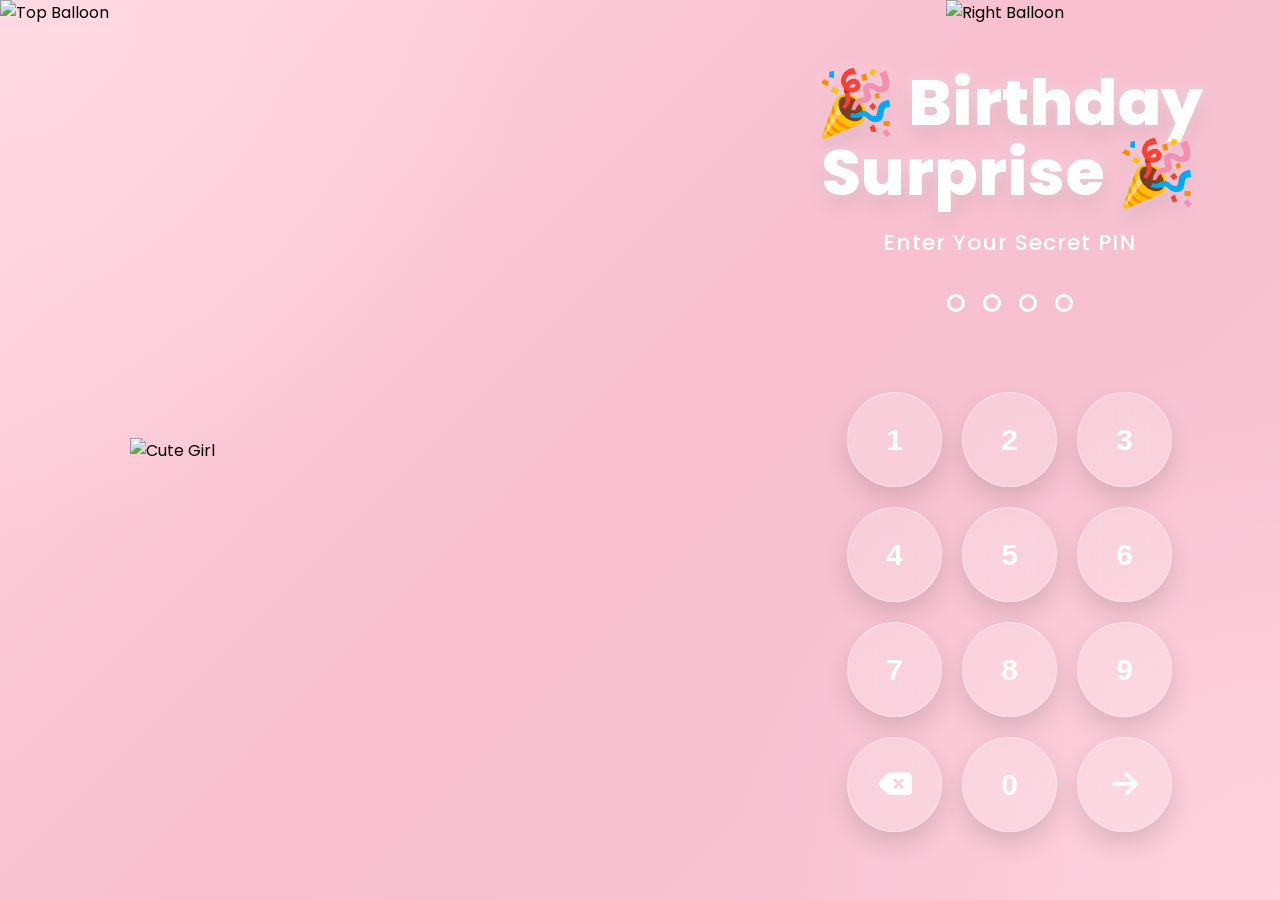
==== index.html @ 4702b11b "Update index.html" ====
<!DOCTYPE html>
<html lang="en">
<head>
    <meta charset="UTF-8">
    <meta name="viewport" content="width=device-width, initial-scale=1.0">
    <title>Birthday Surprise</title>
    
    <link rel="stylesheet" href="style.css">
    
    <link rel="preconnect" href="https://fonts.googleapis.com">
    <link rel="preconnect" href="https://fonts.gstatic.com" crossorigin>
    <link href="https://fonts.googleapis.com/css2?family=Poppins:wght@300;400;500;600;700;800&display=swap" rel="stylesheet">
    
    <link rel="stylesheet" href="https://cdnjs.cloudflare.com/ajax/libs/font-awesome/6.7.2/css/all.min.css">
</head>
<body>

    <div class="background"></div>

    <img src="https://i.postimg.cc/pLqPpgSv/1783407299513.png" class="top-balloon" alt="Top Balloon">

    <img src="https://i.postimg.cc/C5WbfwFH/1783407216563.png" class="right-balloon" alt="Right Balloon">

    <div class="main-layout">

        <div class="left-side">
            <img src="https://i.postimg.cc/prHSQJGk/1783407025709.png" class="cute-girl" alt="Cute Girl">
        </div>

        <div class="right-side">
            
            <h1>🎉 Birthday <br> Surprise 🎉</h1>
            <p class="subtitle">Enter Your Secret PIN</p>

            <div class="pin-display">
                <span id="dot1"></span>
                <span id="dot2"></span>
                <span id="dot3"></span>
                <span id="dot4"></span>
            </div>

            <p id="error"></p>

            <div class="keypad">
                <button onclick="press(1)"><span>1</span></button>
                <button onclick="press(2)"><span>2</span></button>
                <button onclick="press(3)"><span>3</span></button>
                
                <button onclick="press(4)"><span>4</span></button>
                <button onclick="press(5)"><span>5</span></button>
                <button onclick="press(6)"><span>6</span></button>
                
                <button onclick="press(7)"><span>7</span></button>
                <button onclick="press(8)"><span>8</span></button>
                <button onclick="press(9)"><span>9</span></button>
                
                <button class="icon-btn" onclick="clearPin()">
                    <span><i class="fa-solid fa-delete-left"></i></span>
                </button>
                <button onclick="press(0)"><span>0</span></button>
                <button class="icon-btn" onclick="checkPin()">
                    <span><i class="fa-solid fa-arrow-right"></i></span>
                </button>
            </div>

        </div>

    </div>

    <script src="script.js"></script>

</body>
</html>
---- style.css ----
/* ==========================
   Desktop Birthday Layout
========================== */

*{
    margin:0;
    padding:0;
    box-sizing:border-box;
}

body{
    font-family:'Poppins',sans-serif;
    width:100%;
    height:100vh;
    overflow:hidden;
    background:#f8c8d3;
    position:relative;
}

/* Background */

.background{
    position:fixed;
    inset:0;
    background:
    radial-gradient(circle at top left,#ffd9e5 0%,transparent 35%),
    radial-gradient(circle at bottom right,#ffd2df 0%,transparent 35%),
    linear-gradient(135deg,#ffd5df,#f8bfd0,#f6c5d5);
    z-index:-2;
}

/* Decorative Balloons */

.top-balloon{
    position:absolute;
    top:0;
    left:0;
    width:760px;
    z-index:5;
    pointer-events:none;
    animation:floatTop 4s ease-in-out infinite;
}

.right-balloon{
    position:absolute;
    top:0;
    right:0;
    width:420px;
    z-index:5;
    pointer-events:none;
    animation:floatRight 5s ease-in-out infinite;
}

/* Main Desktop Layout */

.main-layout{
    width:100%;
    height:100vh;
    display:flex;
    align-items:center;
    justify-content:space-between;
    padding:90px 120px;
}

/* Left Side */

.left-side{
    width:48%;
    display:flex;
    justify-content:center;
    align-items:center;
}

.cute-girl{
    width:520px;
    max-width:100%;
    animation:girlFloat 4s ease-in-out infinite;
}

/* Right Side */

.right-side{
    width:42%;
    display:flex;
    flex-direction:column;
    align-items:center;
}
/* ==========================
   Heading
========================== */

.right-side h1{

    font-size:64px;

    font-weight:800;

    color:#ffffff;

    line-height:1.1;

    text-align:center;

    text-shadow:0 5px 15px rgba(0,0,0,.12);

    margin-bottom:18px;

}

.subtitle{

    font-size:22px;

    font-weight:500;

    color:#ffffff;

    letter-spacing:1px;

    margin-bottom:35px;

}

/* ==========================
   PIN Dots
========================== */

.pin-display{

    display:flex;

    gap:18px;

    margin-bottom:30px;

}

.pin-display span{

    width:18px;

    height:18px;

    border-radius:50%;

    border:3px solid #ffffff;

    transition:.3s;

}

.pin-display span.active{

    background:#ffffff;

    transform:scale(1.25);

}

/* ==========================
   Error
========================== */

#error{

    height:30px;

    color:#ffffff;

    font-size:18px;

    font-weight:600;

    margin-bottom:20px;

}

/* ==========================
   Keypad
========================== */

.keypad{

    display:grid;

    grid-template-columns:repeat(3,95px);

    gap:20px;

}

.keypad button{

    width:95px;

    height:95px;

    border:none;

    border-radius:50%;

    background:rgba(255,255,255,.22);

    backdrop-filter:blur(18px);

    color:#ffffff;

    font-size:30px;

    font-weight:700;

    cursor:pointer;

    box-shadow:0 12px 25px rgba(0,0,0,.12);

    transition:.25s;

}

.keypad button:hover{

    transform:translateY(-6px);

    background:rgba(255,255,255,.38);

}

.keypad button:active{

    transform:scale(.92);

}

.icon-btn{

    font-size:28px;

}
/* ==========================
   Desktop Animations
========================== */

@keyframes girlFloat{

    0%{
        transform:translateY(0px);
    }

    50%{
        transform:translateY(-20px);
    }

    100%{
        transform:translateY(0px);
    }

}

@keyframes floatTop{

    0%{
        transform:translateY(0px);
    }

    50%{
        transform:translateY(-12px);
    }

    100%{
        transform:translateY(0px);
    }

}

@keyframes floatRight{

    0%{
        transform:translateY(0px);
    }

    50%{
        transform:translateY(-18px);
    }

    100%{
        transform:translateY(0px);
    }

}

/* ==========================
   Fade Animation
========================== */

.left-side,
.right-side{

    animation:fadeIn .9s ease;

}

@keyframes fadeIn{

    from{

        opacity:0;

        transform:translateY(40px);

    }

    to{

        opacity:1;

        transform:translateY(0);

    }

}

/* ==========================
   Extra Glow
========================== */

.right-side h1{

    text-shadow:
    0 0 15px rgba(255,255,255,.35),
    0 8px 20px rgba(0,0,0,.12);

}

.keypad button{

    border:1px solid rgba(255,255,255,.35);

}

.keypad button:hover{

    box-shadow:
    0 0 20px rgba(255,255,255,.35),
    0 15px 30px rgba(0,0,0,.15);

}

/* ==========================
   Desktop Only
========================== */

body{

    min-width:1366px;
    min-height:768px;

}
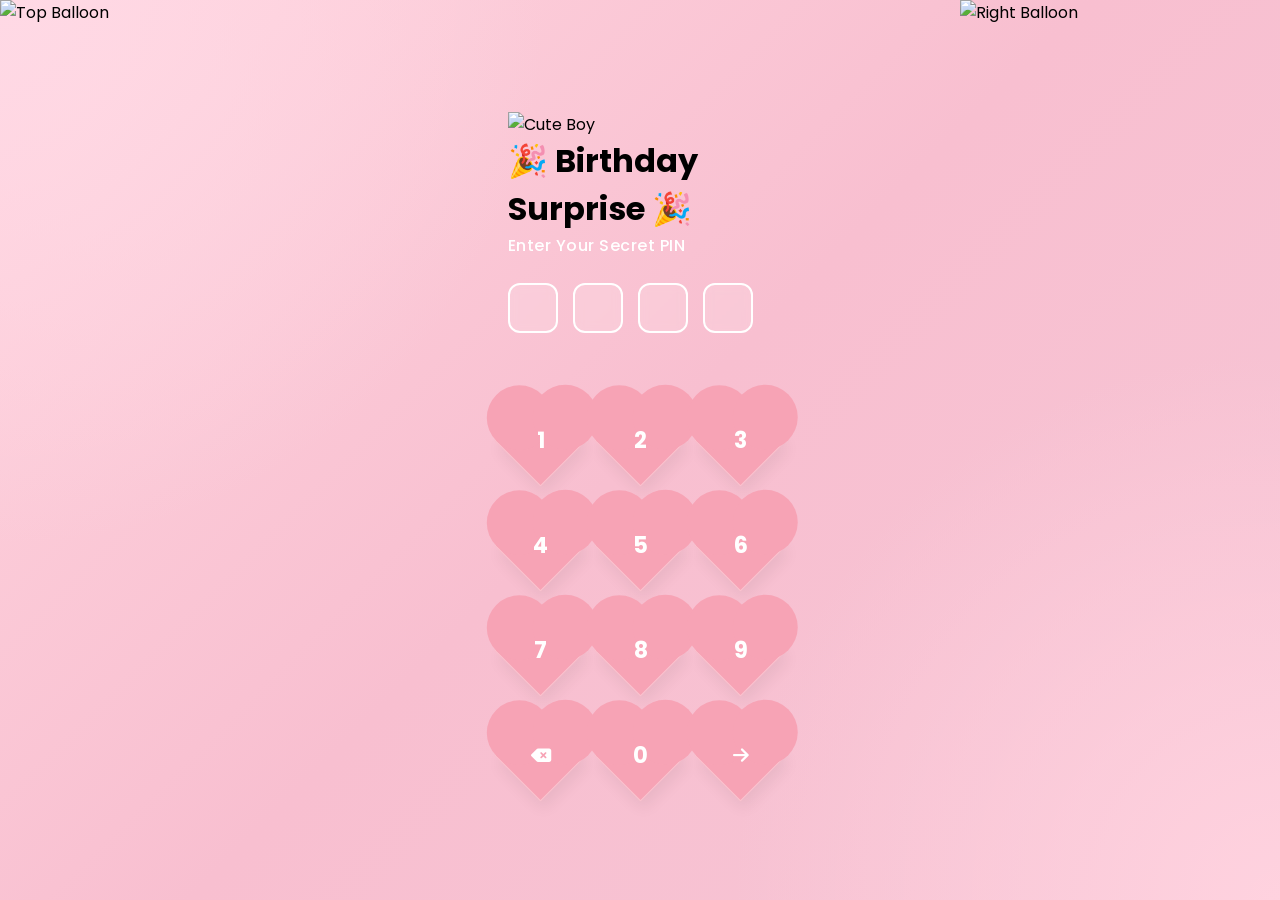
==== commit 0aa4b32c: "Update index.html" ====
--- a/index.html
+++ b/index.html
@@ -4,13 +4,10 @@
     <meta charset="UTF-8">
     <meta name="viewport" content="width=device-width, initial-scale=1.0">
     <title>Birthday Surprise</title>
-    
     <link rel="stylesheet" href="style.css">
-    
     <link rel="preconnect" href="https://fonts.googleapis.com">
     <link rel="preconnect" href="https://fonts.gstatic.com" crossorigin>
     <link href="https://fonts.googleapis.com/css2?family=Poppins:wght@300;400;500;600;700;800&display=swap" rel="stylesheet">
-    
     <link rel="stylesheet" href="https://cdnjs.cloudflare.com/ajax/libs/font-awesome/6.7.2/css/all.min.css">
 </head>
 <body>
@@ -18,17 +15,13 @@
     <div class="background"></div>
 
     <img src="https://i.postimg.cc/pLqPpgSv/1783407299513.png" class="top-balloon" alt="Top Balloon">
-
     <img src="https://i.postimg.cc/C5WbfwFH/1783407216563.png" class="right-balloon" alt="Right Balloon">
 
-    <div class="main-layout">
+    <div class="main-container">
+        
+        <img src="https://i.postimg.cc/prHSQJGk/1783407025709.png" class="cute-girl" alt="Cute Boy">
 
-        <div class="left-side">
-            <img src="https://i.postimg.cc/prHSQJGk/1783407025709.png" class="cute-girl" alt="Cute Girl">
-        </div>
-
-        <div class="right-side">
-            
+        <div class="content-panel">
             <h1>🎉 Birthday <br> Surprise 🎉</h1>
             <p class="subtitle">Enter Your Secret PIN</p>
 
@@ -62,12 +55,10 @@
                     <span><i class="fa-solid fa-arrow-right"></i></span>
                 </button>
             </div>
-
         </div>
 
     </div>
 
     <script src="script.js"></script>
-
 </body>
 </html>
--- a/style.css
+++ b/style.css
@@ -1,357 +1,295 @@
-/* ==========================
-   Desktop Birthday Layout
-========================== */
-
-*{
-    margin:0;
-    padding:0;
-    box-sizing:border-box;
-}
-
-body{
-    font-family:'Poppins',sans-serif;
-    width:100%;
-    height:100vh;
-    overflow:hidden;
-    background:#f8c8d3;
-    position:relative;
-}
-
-/* Background */
-
-.background{
-    position:fixed;
-    inset:0;
+/* ========================================================
+   Universal Settings & Core Layout Reset
+   ======================================================== */
+* {
+    margin: 0;
+    padding: 0;
+    box-sizing: border-box;
+}
+
+body {
+    font-family: 'Poppins', sans-serif;
+    width: 100%;
+    height: 100vh;
+    overflow: hidden;
+    background: #f8c8d3;
+    position: relative;
+    display: flex;
+    justify-content: center;
+    align-items: center;
+}
+
+/* Base Gradient Background Layer */
+.background {
+    position: fixed;
+    inset: 0;
     background:
-    radial-gradient(circle at top left,#ffd9e5 0%,transparent 35%),
-    radial-gradient(circle at bottom right,#ffd2df 0%,transparent 35%),
-    linear-gradient(135deg,#ffd5df,#f8bfd0,#f6c5d5);
-    z-index:-2;
-}
-
-/* Decorative Balloons */
-
-.top-balloon{
-    position:absolute;
-    top:0;
-    left:0;
-    width:760px;
-    z-index:5;
-    pointer-events:none;
-    animation:floatTop 4s ease-in-out infinite;
-}
-
-.right-balloon{
-    position:absolute;
-    top:0;
-    right:0;
-    width:420px;
-    z-index:5;
-    pointer-events:none;
-    animation:floatRight 5s ease-in-out infinite;
-}
-
-/* Main Desktop Layout */
-
-.main-layout{
-    width:100%;
-    height:100vh;
-    display:flex;
-    align-items:center;
-    justify-content:space-between;
-    padding:90px 120px;
-}
-
-/* Left Side */
-
-.left-side{
-    width:48%;
-    display:flex;
-    justify-content:center;
-    align-items:center;
-}
-
-.cute-girl{
-    width:520px;
-    max-width:100%;
-    animation:girlFloat 4s ease-in-out infinite;
-}
-
-/* Right Side */
-
-.right-side{
-    width:42%;
-    display:flex;
-    flex-direction:column;
-    align-items:center;
-}
-/* ==========================
-   Heading
-========================== */
-
-.right-side h1{
-
-    font-size:64px;
-
-    font-weight:800;
-
-    color:#ffffff;
-
-    line-height:1.1;
-
-    text-align:center;
-
-    text-shadow:0 5px 15px rgba(0,0,0,.12);
-
-    margin-bottom:18px;
-
-}
-
-.subtitle{
-
-    font-size:22px;
-
-    font-weight:500;
-
-    color:#ffffff;
-
-    letter-spacing:1px;
-
-    margin-bottom:35px;
-
-}
-
-/* ==========================
-   PIN Dots
-========================== */
-
-.pin-display{
-
-    display:flex;
-
-    gap:18px;
-
-    margin-bottom:30px;
-
-}
-
-.pin-display span{
-
-    width:18px;
-
-    height:18px;
-
-    border-radius:50%;
-
-    border:3px solid #ffffff;
-
-    transition:.3s;
-
-}
-
-.pin-display span.active{
-
-    background:#ffffff;
-
-    transform:scale(1.25);
-
-}
-
-/* ==========================
-   Error
-========================== */
-
-#error{
-
-    height:30px;
-
-    color:#ffffff;
-
-    font-size:18px;
-
-    font-weight:600;
-
-    margin-bottom:20px;
-
-}
-
-/* ==========================
-   Keypad
-========================== */
-
-.keypad{
-
-    display:grid;
-
-    grid-template-columns:repeat(3,95px);
-
-    gap:20px;
-
-}
-
-.keypad button{
-
-    width:95px;
-
-    height:95px;
-
-    border:none;
-
-    border-radius:50%;
-
-    background:rgba(255,255,255,.22);
-
-    backdrop-filter:blur(18px);
-
-    color:#ffffff;
-
-    font-size:30px;
-
-    font-weight:700;
-
-    cursor:pointer;
-
-    box-shadow:0 12px 25px rgba(0,0,0,.12);
-
-    transition:.25s;
-
-}
-
-.keypad button:hover{
-
-    transform:translateY(-6px);
-
-    background:rgba(255,255,255,.38);
-
-}
-
-.keypad button:active{
-
-    transform:scale(.92);
-
-}
-
-.icon-btn{
-
-    font-size:28px;
-
-}
-/* ==========================
-   Desktop Animations
-========================== */
-
-@keyframes girlFloat{
-
-    0%{
-        transform:translateY(0px);
+    radial-gradient(circle at top left, #ffd9e5 0%, transparent 35%),
+    radial-gradient(circle at bottom right, #ffd2df 0%, transparent 35%),
+    linear-gradient(135deg, #ffd5df, #f8bfd0, #f6c5d5);
+    z-index: -2;
+}
+
+/* ========================================================
+   Decorative Floating Elements (Balloons)
+   ======================================================== */
+.top-balloon {
+    position: absolute;
+    top: 0;
+    left: 0;
+    width: 45vw;
+    max-width: 650px;
+    z-index: 1; 
+    pointer-events: none; /* Clicks ko block hone se bachane ke liye */
+    animation: floatTop 4s ease-in-out infinite;
+}
+
+.right-balloon {
+    position: absolute;
+    top: 0;
+    right: 0;
+    width: 25vw;
+    max-width: 380px;
+    z-index: 1;
+    pointer-events: none;
+    animation: floatRight 5s ease-in-out infinite;
+}
+
+/* ========================================================
+   Main Core Interactive Wrapper Layout
+   ======================================================== */
+.main-layout {
+    width: 100%;
+    max-width: 1200px;
+    height: 85vh;
+    display: flex;
+    align-items: center;
+    justify-content: space-between;
+    padding: 0 60px;
+    position: relative;
+    z-index: 10; /* Hamesha balloons ke upar rahega */
+    transition: transform 0.4s ease; /* JavaScript animation scale link */
+}
+
+/* Left Panel: Character Layout */
+.left-side {
+    width: 48%;
+    display: flex;
+    justify-content: center;
+    align-items: center;
+}
+
+.cute-girl {
+    max-height: 72vh;
+    width: auto;
+    max-width: 100%;
+    object-fit: contain;
+    animation: girlFloat 4s ease-in-out infinite;
+}
+
+/* Right Panel: Content Column */
+.right-side {
+    width: 45%;
+    display: flex;
+    flex-direction: column;
+    align-items: center;
+    justify-content: center;
+}
+
+/* Text & Headings Formatting */
+.right-side h1 {
+    font-size: 44px;
+    font-weight: 800;
+    color: #ffffff;
+    line-height: 1.2;
+    text-align: center;
+    text-shadow: 0 0 15px rgba(255,255,255,.35), 0 5px 15px rgba(0,0,0,.12);
+    margin-bottom: 8px;
+}
+
+.subtitle {
+    font-size: 16px;
+    font-weight: 500;
+    color: #ffffff;
+    letter-spacing: 0.5px;
+    margin-bottom: 25px;
+}
+
+/* ========================================================
+   PIN Entry Boxes (Video Style Dabbay)
+   ======================================================== */
+.pin-display {
+    display: flex;
+    gap: 15px;
+    margin-bottom: 20px;
+}
+
+.pin-display span {
+    width: 50px;
+    height: 50px;
+    border: 2.5px solid #ffffff;
+    border-radius: 12px; /* Video style square rounded boxes */
+    background: rgba(255, 255, 255, 0.15);
+    backdrop-filter: blur(5px);
+    display: flex;
+    align-items: center;
+    justify-content: center;
+    font-size: 24px;
+    font-weight: bold;
+    color: #ffffff;
+    transition: all 0.2s cubic-bezier(0.4, 0, 0.2, 1);
+}
+
+/* Jab input active ho toh yeh state automatic call hogi */
+.pin-display span.active {
+    background: #ffffff;
+    color: #7A5C61;
+    transform: scale(1.05);
+    box-shadow: 0 0 15px rgba(255, 255, 255, 0.6);
+}
+
+/* Error Field Display Alert */
+#error {
+    height: 25px;
+    color: #ffffff;
+    font-size: 16px;
+    font-weight: 600;
+    margin-bottom: 15px;
+    text-shadow: 0 2px 4px rgba(0,0,0,0.1);
+}
+
+/* ========================================================
+   Keypad Management Layout (Pure CSS Hearts)
+   ======================================================== */
+.keypad {
+    display: grid;
+    grid-template-columns: repeat(3, 1fr);
+    gap: 25px 35px;
+}
+
+/* Turning Basic Grid Buttons into CSS Heart Shapes */
+.keypad button {
+    position: relative;
+    width: 65px;
+    height: 65px;
+    background-color: #f7a3b5; /* Soft Pink color for hearts */
+    border: 1px solid rgba(255, 255, 255, 0.35);
+    transform: rotate(-45deg); /* Diamond angle for heart shapes */
+    cursor: pointer;
+    margin-top: 15px;
+    display: flex;
+    align-items: center;
+    justify-content: center;
+    box-shadow: -4px 8px 15px rgba(0,0,0,0.06);
+    color: transparent; /* Direct text hide trick */
+    transition: all 0.2s cubic-bezier(0.4, 0, 0.2, 1);
+}
+
+.keypad button::before,
+.keypad button::after {
+    content: "";
+    position: absolute;
+    width: 65px;
+    height: 65px;
+    background-color: #f7a3b5;
+    border-radius: 50%;
+    transition: background-color 0.2s ease;
+}
+
+.keypad button::before {
+    top: -32.5px;
+    left: 0;
+}
+
+.keypad button::after {
+    left: 32.5px;
+    top: 0;
+}
+
+/* Numbers/Icons ko wapas seedha (upright) karne ke liye */
+.keypad button span {
+    transform: rotate(45deg); /* Cancels button tilt to keep text vertical */
+    display: flex;
+    align-items: center;
+    justify-content: center;
+    z-index: 10;
+    font-family: 'Poppins', sans-serif;
+    font-size: 22px;
+    font-weight: 700;
+    color: #ffffff;
+    width: 100%;
+    height: 100%;
+}
+
+/* Keypad Hover & Active Effects */
+.keypad button:hover,
+.keypad button:hover::before,
+.keypad button:hover::after {
+    background-color: #f58fa5; /* Darker soft pink */
+}
+
+.keypad button:hover {
+    transform: rotate(-45deg) translateY(-4px) translateX(4px);
+    box-shadow: -8px 12px 20px rgba(0,0,0,0.1), 0 0 15px rgba(255,255,255,0.15);
+}
+
+.keypad button:active {
+    transform: rotate(-45deg) scale(0.92);
+}
+
+.icon-btn i {
+    font-size: 18px;
+    color: #ffffff;
+}
+
+/* ========================================================
+   Animation Keyframes
+   ======================================================== */
+@keyframes girlFloat {
+    0% { transform: translateY(0px); }
+    50% { transform: translateY(-15px); }
+    100% { transform: translateY(0px); }
+}
+
+@keyframes floatTop {
+    0% { transform: translateY(0px); }
+    50% { transform: translateY(-10px); }
+    100% { transform: translateY(0px); }
+}
+
+@keyframes floatRight {
+    0% { transform: translateY(0px); }
+    50% { transform: translateY(-12px); }
+    100% { transform: translateY(0px); }
+}
+
+.left-side, .right-side {
+    animation: fadeIn 0.9s ease;
+}
+
+@keyframes fadeIn {
+    from {
+        opacity: 0;
+        transform: translateY(30px);
     }
-
-    50%{
-        transform:translateY(-20px);
+    to {
+        opacity: 1;
+        transform: translateY(0);
     }
-
-    100%{
-        transform:translateY(0px);
+}
+
+/* ========================================================
+   Responsive Adjustments for Medium/Small Screens
+   ======================================================== */
+@media (max-width: 950px) {
+    .main-layout {
+        flex-direction: column;
+        justify-content: center;
+        gap: 30px;
+        height: auto;
+        padding: 20px;
     }
-
-}
-
-@keyframes floatTop{
-
-    0%{
-        transform:translateY(0px);
-    }
-
-    50%{
-        transform:translateY(-12px);
-    }
-
-    100%{
-        transform:translateY(0px);
-    }
-
-}
-
-@keyframes floatRight{
-
-    0%{
-        transform:translateY(0px);
-    }
-
-    50%{
-        transform:translateY(-18px);
-    }
-
-    100%{
-        transform:translateY(0px);
-    }
-
-}
-
-/* ==========================
-   Fade Animation
-========================== */
-
-.left-side,
-.right-side{
-
-    animation:fadeIn .9s ease;
-
-}
-
-@keyframes fadeIn{
-
-    from{
-
-        opacity:0;
-
-        transform:translateY(40px);
-
-    }
-
-    to{
-
-        opacity:1;
-
-        transform:translateY(0);
-
-    }
-
-}
-
-/* ==========================
-   Extra Glow
-========================== */
-
-.right-side h1{
-
-    text-shadow:
-    0 0 15px rgba(255,255,255,.35),
-    0 8px 20px rgba(0,0,0,.12);
-
-}
-
-.keypad button{
-
-    border:1px solid rgba(255,255,255,.35);
-
-}
-
-.keypad button:hover{
-
-    box-shadow:
-    0 0 20px rgba(255,255,255,.35),
-    0 15px 30px rgba(0,0,0,.15);
-
-}
-
-/* ==========================
-   Desktop Only
-========================== */
-
-body{
-
-    min-width:1366px;
-    min-height:768px;
-
-}+    .cute-girl { max-height: 40vh; }
+    .right-side h1 { font-size: 34px; }
+    .top-balloon, .right-balloon { opacity: 0.6; }
+}
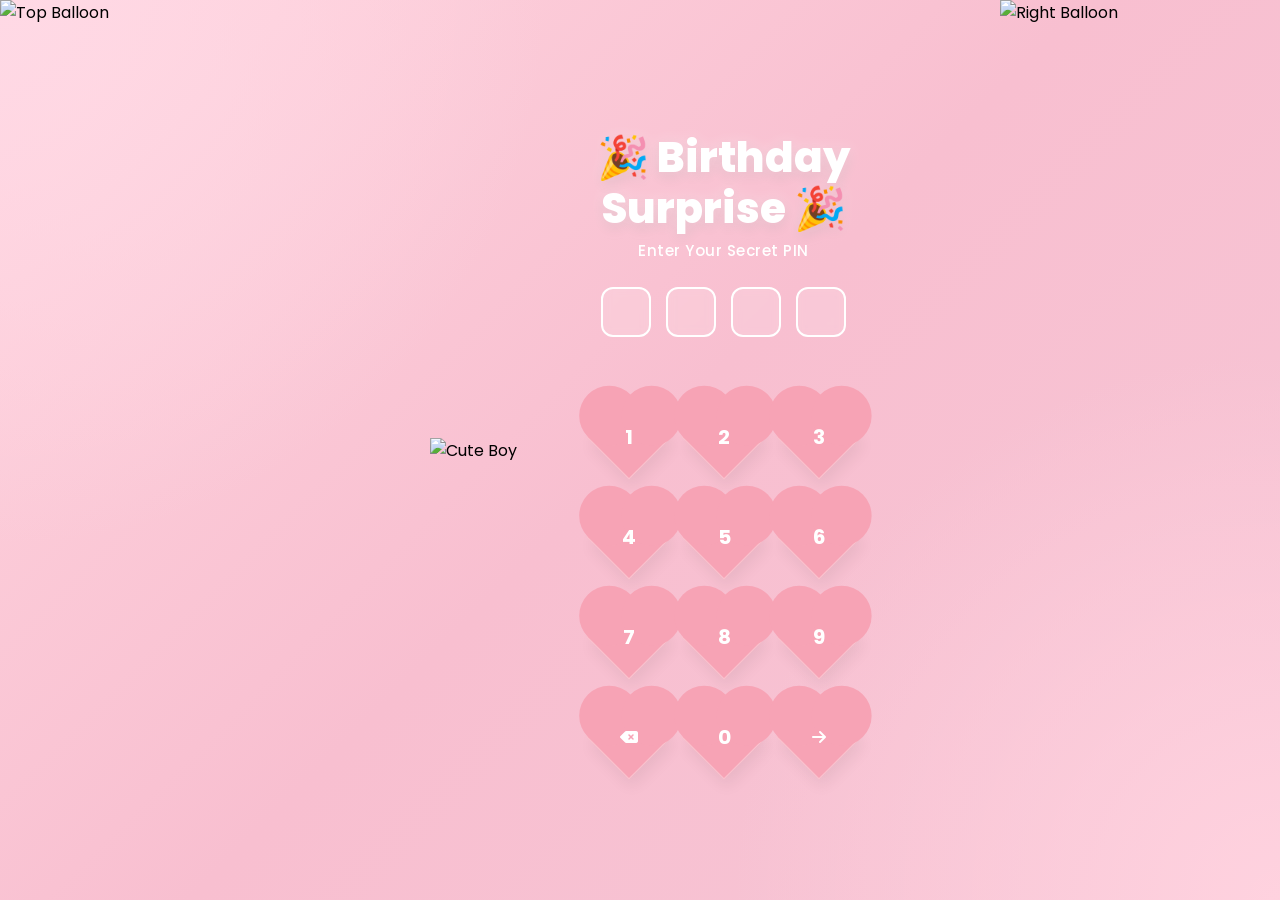
==== commit ba7c31ab: "Update index.html" ====
--- a/index.html
+++ b/index.html
@@ -4,10 +4,13 @@
     <meta charset="UTF-8">
     <meta name="viewport" content="width=device-width, initial-scale=1.0">
     <title>Birthday Surprise</title>
+    
     <link rel="stylesheet" href="style.css">
+    
     <link rel="preconnect" href="https://fonts.googleapis.com">
     <link rel="preconnect" href="https://fonts.gstatic.com" crossorigin>
     <link href="https://fonts.googleapis.com/css2?family=Poppins:wght@300;400;500;600;700;800&display=swap" rel="stylesheet">
+    
     <link rel="stylesheet" href="https://cdnjs.cloudflare.com/ajax/libs/font-awesome/6.7.2/css/all.min.css">
 </head>
 <body>
@@ -60,5 +63,6 @@
     </div>
 
     <script src="script.js"></script>
+
 </body>
 </html>
--- a/style.css
+++ b/style.css
@@ -1,6 +1,3 @@
-/* ========================================================
-   Universal Settings & Core Layout Reset
-   ======================================================== */
 * {
     margin: 0;
     padding: 0;
@@ -13,13 +10,13 @@
     height: 100vh;
     overflow: hidden;
     background: #f8c8d3;
+    display: flex;
+    justify-content: center;
+    align-items: center;
     position: relative;
-    display: flex;
-    justify-content: center;
-    align-items: center;
-}
-
-/* Base Gradient Background Layer */
+}
+
+/* Background Layer */
 .background {
     position: fixed;
     inset: 0;
@@ -30,17 +27,15 @@
     z-index: -2;
 }
 
-/* ========================================================
-   Decorative Floating Elements (Balloons)
-   ======================================================== */
+/* Fixed Decorative Balloons (Sent to back layout layer) */
 .top-balloon {
     position: absolute;
     top: 0;
     left: 0;
-    width: 45vw;
-    max-width: 650px;
-    z-index: 1; 
-    pointer-events: none; /* Clicks ko block hone se bachane ke liye */
+    width: 35vw;
+    max-width: 450px;
+    z-index: -1;
+    pointer-events: none;
     animation: floatTop 4s ease-in-out infinite;
 }
 
@@ -48,87 +43,74 @@
     position: absolute;
     top: 0;
     right: 0;
-    width: 25vw;
-    max-width: 380px;
-    z-index: 1;
+    width: 22vw;
+    max-width: 280px;
+    z-index: -1;
     pointer-events: none;
     animation: floatRight 5s ease-in-out infinite;
 }
 
-/* ========================================================
-   Main Core Interactive Wrapper Layout
-   ======================================================== */
-.main-layout {
-    width: 100%;
-    max-width: 1200px;
-    height: 85vh;
-    display: flex;
-    align-items: center;
-    justify-content: space-between;
-    padding: 0 60px;
-    position: relative;
-    z-index: 10; /* Hamesha balloons ke upar rahega */
-    transition: transform 0.4s ease; /* JavaScript animation scale link */
-}
-
-/* Left Panel: Character Layout */
-.left-side {
-    width: 48%;
-    display: flex;
-    justify-content: center;
-    align-items: center;
-}
-
+/* Centered Unified Flex Container */
+.main-container {
+    display: flex;
+    align-items: center;
+    justify-content: center;
+    gap: 80px; /* Separates character and keypad smoothly */
+    width: 90%;
+    max-width: 1000px;
+    padding: 20px;
+    z-index: 10;
+    transition: transform 0.4s ease;
+    animation: fadeIn 0.9s ease;
+}
+
+/* Left Content: Character Graphic Alignment */
 .cute-girl {
-    max-height: 72vh;
+    max-height: 65vh;
     width: auto;
-    max-width: 100%;
     object-fit: contain;
     animation: girlFloat 4s ease-in-out infinite;
 }
 
-/* Right Panel: Content Column */
-.right-side {
-    width: 45%;
+/* Right Content Panel Layout */
+.content-panel {
     display: flex;
     flex-direction: column;
     align-items: center;
     justify-content: center;
 }
 
-/* Text & Headings Formatting */
-.right-side h1 {
-    font-size: 44px;
+/* Typography styles matching video design template */
+.content-panel h1 {
+    font-size: 42px;
     font-weight: 800;
     color: #ffffff;
     line-height: 1.2;
     text-align: center;
-    text-shadow: 0 0 15px rgba(255,255,255,.35), 0 5px 15px rgba(0,0,0,.12);
-    margin-bottom: 8px;
+    text-shadow: 0 0 15px rgba(255,255,255,.35), 0 5px 15px rgba(0,0,0,.1);
+    margin-bottom: 5px;
 }
 
 .subtitle {
-    font-size: 16px;
+    font-size: 15px;
     font-weight: 500;
     color: #ffffff;
     letter-spacing: 0.5px;
     margin-bottom: 25px;
 }
 
-/* ========================================================
-   PIN Entry Boxes (Video Style Dabbay)
-   ======================================================== */
+/* PIN Display Containers (Video Square Rounded Box Look) */
 .pin-display {
     display: flex;
     gap: 15px;
-    margin-bottom: 20px;
+    margin-bottom: 15px;
 }
 
 .pin-display span {
     width: 50px;
     height: 50px;
     border: 2.5px solid #ffffff;
-    border-radius: 12px; /* Video style square rounded boxes */
+    border-radius: 12px;
     background: rgba(255, 255, 255, 0.15);
     backdrop-filter: blur(5px);
     display: flex;
@@ -137,51 +119,45 @@
     font-size: 24px;
     font-weight: bold;
     color: #ffffff;
-    transition: all 0.2s cubic-bezier(0.4, 0, 0.2, 1);
-}
-
-/* Jab input active ho toh yeh state automatic call hogi */
+    transition: all 0.2s ease;
+}
+
 .pin-display span.active {
     background: #ffffff;
     color: #7A5C61;
     transform: scale(1.05);
-    box-shadow: 0 0 15px rgba(255, 255, 255, 0.6);
-}
-
-/* Error Field Display Alert */
+    box-shadow: 0 0 15px rgba(255, 255, 255, 0.5);
+}
+
 #error {
     height: 25px;
     color: #ffffff;
-    font-size: 16px;
+    font-size: 15px;
     font-weight: 600;
     margin-bottom: 15px;
-    text-shadow: 0 2px 4px rgba(0,0,0,0.1);
-}
-
-/* ========================================================
-   Keypad Management Layout (Pure CSS Hearts)
-   ======================================================== */
+}
+
+/* Heart Pattern Keypad Config */
 .keypad {
     display: grid;
     grid-template-columns: repeat(3, 1fr);
     gap: 25px 35px;
 }
 
-/* Turning Basic Grid Buttons into CSS Heart Shapes */
 .keypad button {
     position: relative;
-    width: 65px;
-    height: 65px;
-    background-color: #f7a3b5; /* Soft Pink color for hearts */
+    width: 60px;
+    height: 60px;
+    background-color: #f7a3b5;
     border: 1px solid rgba(255, 255, 255, 0.35);
-    transform: rotate(-45deg); /* Diamond angle for heart shapes */
+    transform: rotate(-45deg);
     cursor: pointer;
     margin-top: 15px;
     display: flex;
     align-items: center;
     justify-content: center;
     box-shadow: -4px 8px 15px rgba(0,0,0,0.06);
-    color: transparent; /* Direct text hide trick */
+    color: transparent;
     transition: all 0.2s cubic-bezier(0.4, 0, 0.2, 1);
 }
 
@@ -189,107 +165,75 @@
 .keypad button::after {
     content: "";
     position: absolute;
-    width: 65px;
-    height: 65px;
+    width: 60px;
+    height: 60px;
     background-color: #f7a3b5;
     border-radius: 50%;
     transition: background-color 0.2s ease;
 }
 
-.keypad button::before {
-    top: -32.5px;
-    left: 0;
-}
-
-.keypad button::after {
-    left: 32.5px;
-    top: 0;
-}
-
-/* Numbers/Icons ko wapas seedha (upright) karne ke liye */
+.keypad button::before { top: -30px; left: 0; }
+.keypad button::after { left: 30px; top: 0; }
+
 .keypad button span {
-    transform: rotate(45deg); /* Cancels button tilt to keep text vertical */
+    transform: rotate(45deg);
     display: flex;
     align-items: center;
     justify-content: center;
     z-index: 10;
     font-family: 'Poppins', sans-serif;
-    font-size: 22px;
+    font-size: 20px;
     font-weight: 700;
     color: #ffffff;
     width: 100%;
     height: 100%;
 }
 
-/* Keypad Hover & Active Effects */
 .keypad button:hover,
 .keypad button:hover::before,
 .keypad button:hover::after {
-    background-color: #f58fa5; /* Darker soft pink */
+    background-color: #f58fa5;
 }
 
 .keypad button:hover {
     transform: rotate(-45deg) translateY(-4px) translateX(4px);
-    box-shadow: -8px 12px 20px rgba(0,0,0,0.1), 0 0 15px rgba(255,255,255,0.15);
+    box-shadow: -8px 12px 20px rgba(0,0,0,0.1);
 }
 
 .keypad button:active {
     transform: rotate(-45deg) scale(0.92);
 }
 
-.icon-btn i {
-    font-size: 18px;
-    color: #ffffff;
-}
-
-/* ========================================================
-   Animation Keyframes
-   ======================================================== */
+.icon-btn i { font-size: 16px; color: #ffffff; }
+
+/* Animation Modules */
 @keyframes girlFloat {
     0% { transform: translateY(0px); }
-    50% { transform: translateY(-15px); }
+    50% { transform: translateY(-12px); }
     100% { transform: translateY(0px); }
 }
-
 @keyframes floatTop {
+    0% { transform: translateY(0px); }
+    50% { transform: translateY(-8px); }
+    100% { transform: translateY(0px); }
+}
+@keyframes floatRight {
     0% { transform: translateY(0px); }
     50% { transform: translateY(-10px); }
     100% { transform: translateY(0px); }
 }
-
-@keyframes floatRight {
-    0% { transform: translateY(0px); }
-    50% { transform: translateY(-12px); }
-    100% { transform: translateY(0px); }
-}
-
-.left-side, .right-side {
-    animation: fadeIn 0.9s ease;
-}
-
 @keyframes fadeIn {
-    from {
-        opacity: 0;
-        transform: translateY(30px);
+    from { opacity: 0; transform: translateY(20px); }
+    to { opacity: 1; transform: translateY(0); }
+}
+
+/* Mobile & Small Screens Layout Fluid Handling */
+@media (max-width: 800px) {
+    .main-container {
+        flex-direction: column;
+        gap: 20px;
+        margin-top: 40px;
     }
-    to {
-        opacity: 1;
-        transform: translateY(0);
-    }
-}
-
-/* ========================================================
-   Responsive Adjustments for Medium/Small Screens
-   ======================================================== */
-@media (max-width: 950px) {
-    .main-layout {
-        flex-direction: column;
-        justify-content: center;
-        gap: 30px;
-        height: auto;
-        padding: 20px;
-    }
-    .cute-girl { max-height: 40vh; }
-    .right-side h1 { font-size: 34px; }
-    .top-balloon, .right-balloon { opacity: 0.6; }
-}
+    .cute-girl { max-height: 35vh; }
+    .content-panel h1 { font-size: 32px; }
+}
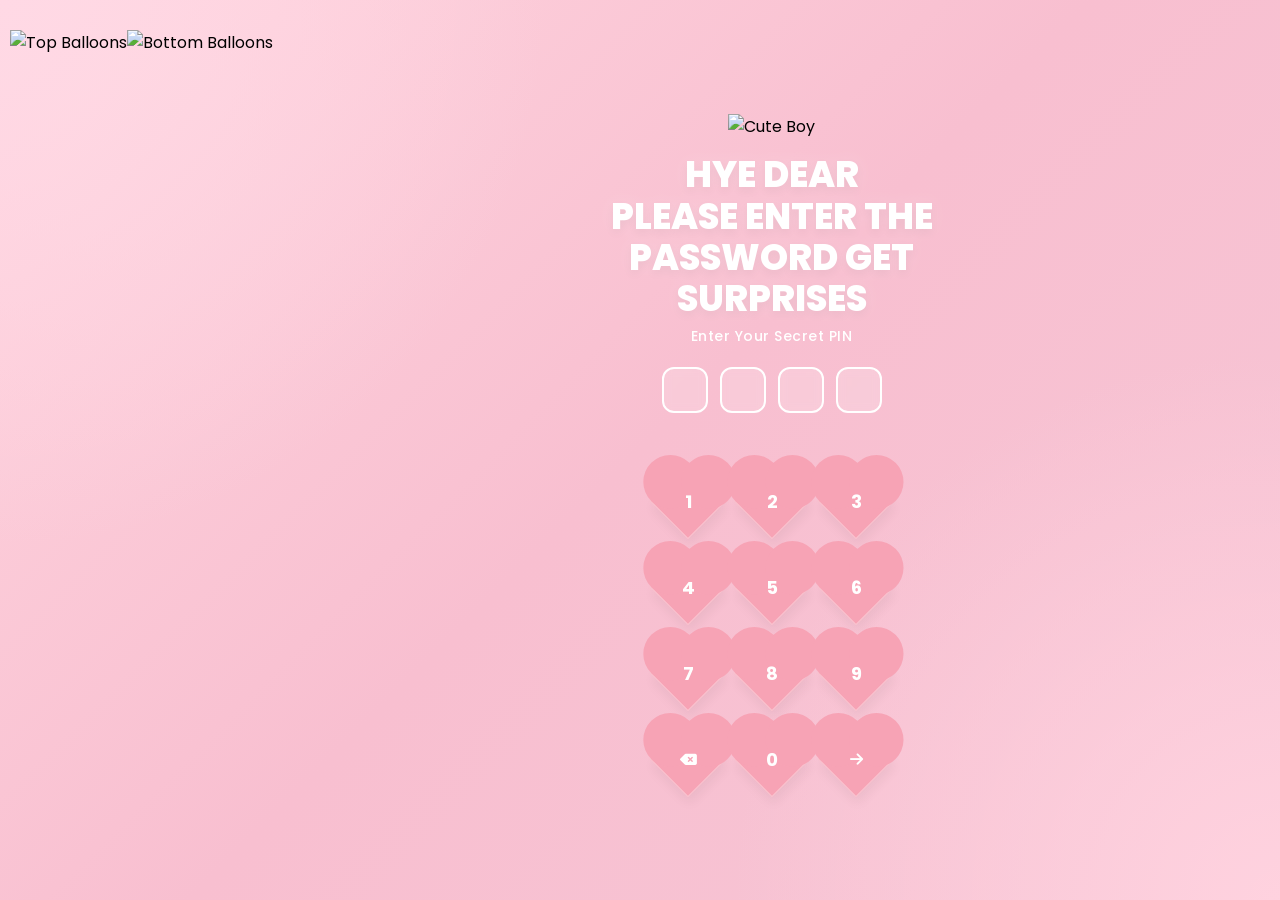
==== commit a694a7fa: "Update index.html" ====
--- a/index.html
+++ b/index.html
@@ -9,7 +9,7 @@
     
     <link rel="preconnect" href="https://fonts.googleapis.com">
     <link rel="preconnect" href="https://fonts.gstatic.com" crossorigin>
-    <link href="https://fonts.googleapis.com/css2?family=Poppins:wght@300;400;500;600;700;800&display=swap" rel="stylesheet">
+    <link href="https://fonts.googleapis.com/css2?family=Poppins:ital,wght@0,400;0,700;0,800;1,700;1,800&display=swap" rel="stylesheet">
     
     <link rel="stylesheet" href="https://cdnjs.cloudflare.com/ajax/libs/font-awesome/6.7.2/css/all.min.css">
 </head>
@@ -17,15 +17,16 @@
 
     <div class="background"></div>
 
-    <img src="https://i.postimg.cc/pLqPpgSv/1783407299513.png" class="top-balloon" alt="Top Balloon">
-    <img src="https://i.postimg.cc/C5WbfwFH/1783407216563.png" class="right-balloon" alt="Right Balloon">
+    <img src="https://i.postimg.cc/pLqPpgSv/1783407299513.png" class="top-balloons-strip" alt="Top Balloons">
+
+    <img src="https://i.postimg.cc/C5WbfwFH/1783407216563.png" class="bottom-balloons-strip" alt="Bottom Balloons">
 
     <div class="main-container">
         
         <img src="https://i.postimg.cc/prHSQJGk/1783407025709.png" class="cute-girl" alt="Cute Boy">
 
         <div class="content-panel">
-            <h1>🎉 Birthday <br> Surprise 🎉</h1>
+            <h1 class="main-heading">HYE DEAR <br> PLEASE ENTER THE <br> PASSWORD GET SURPRISES</h1>
             <p class="subtitle">Enter Your Secret PIN</p>
 
             <div class="pin-display">
--- a/style.css
+++ b/style.css
@@ -1,3 +1,6 @@
+/* ========================================================
+   Core Rules Reset & Full Workspace Sizing
+   ======================================================== */
 * {
     margin: 0;
     padding: 0;
@@ -7,16 +10,18 @@
 body {
     font-family: 'Poppins', sans-serif;
     width: 100%;
-    height: 100vh;
-    overflow: hidden;
+    min-height: 100vh;
     background: #f8c8d3;
     display: flex;
     justify-content: center;
-    align-items: center;
+    align-items: flex-start; /* Keeps item at top if viewport height is small */
     position: relative;
-}
-
-/* Background Layer */
+    overflow-x: hidden;
+    overflow-y: auto; /* Adds a clean fallback scrollbar on very low resolution monitors */
+    padding: 30px 10px;
+}
+
+/* Background Fluid Gradient Mesh Layer */
 .background {
     position: fixed;
     inset: 0;
@@ -27,14 +32,16 @@
     z-index: -2;
 }
 
-/* Fixed Decorative Balloons (Sent to back layout layer) */
+/* ========================================================
+   Floating Elements Management (Fixed Corners)
+   ======================================================== */
 .top-balloon {
     position: absolute;
     top: 0;
     left: 0;
-    width: 35vw;
-    max-width: 450px;
-    z-index: -1;
+    width: 30vw;
+    max-width: 320px;
+    z-index: -1; /* Pushes behind main content card elements */
     pointer-events: none;
     animation: floatTop 4s ease-in-out infinite;
 }
@@ -43,120 +50,131 @@
     position: absolute;
     top: 0;
     right: 0;
-    width: 22vw;
-    max-width: 280px;
+    width: 20vw;
+    max-width: 220px;
     z-index: -1;
     pointer-events: none;
     animation: floatRight 5s ease-in-out infinite;
 }
 
-/* Centered Unified Flex Container */
+/* ========================================================
+   Centered Column Container Framework
+   ======================================================== */
 .main-container {
     display: flex;
-    align-items: center;
-    justify-content: center;
-    gap: 80px; /* Separates character and keypad smoothly */
-    width: 90%;
-    max-width: 1000px;
-    padding: 20px;
+    flex-direction: column; /* Video alignment logic matching */
+    align-items: center;
+    justify-content: center;
+    width: 100%;
+    max-width: 480px; /* Forces mobile view constraint frame on massive laptop resolution screens */
+    margin: auto;
     z-index: 10;
-    transition: transform 0.4s ease;
-    animation: fadeIn 0.9s ease;
-}
-
-/* Left Content: Character Graphic Alignment */
+    transition: transform 0.4s cubic-bezier(0.175, 0.885, 0.32, 1.275);
+    animation: fadeIn 0.9s ease-out;
+}
+
+/* Character PNG Configuration (Rescales perfectly inside laptop spaces) */
 .cute-girl {
-    max-height: 65vh;
+    max-height: 32vh; /* Responsive scale constraint block rule */
+    height: auto;
     width: auto;
+    max-width: 100%;
     object-fit: contain;
+    margin-bottom: 15px;
     animation: girlFloat 4s ease-in-out infinite;
 }
 
-/* Right Content Panel Layout */
+/* Dynamic Interactive Content Panel Container */
 .content-panel {
+    width: 100%;
     display: flex;
     flex-direction: column;
     align-items: center;
     justify-content: center;
 }
 
-/* Typography styles matching video design template */
+/* Heading Typography Formatting */
 .content-panel h1 {
-    font-size: 42px;
+    font-size: 36px;
     font-weight: 800;
     color: #ffffff;
-    line-height: 1.2;
+    line-height: 1.15;
     text-align: center;
-    text-shadow: 0 0 15px rgba(255,255,255,.35), 0 5px 15px rgba(0,0,0,.1);
-    margin-bottom: 5px;
+    text-shadow: 0 4px 10px rgba(0, 0, 0, 0.05), 0 0 20px rgba(255,255,255,0.2);
+    margin-bottom: 6px;
 }
 
 .subtitle {
-    font-size: 15px;
+    font-size: 14px;
     font-weight: 500;
     color: #ffffff;
     letter-spacing: 0.5px;
-    margin-bottom: 25px;
-}
-
-/* PIN Display Containers (Video Square Rounded Box Look) */
+    margin-bottom: 20px;
+}
+
+/* ========================================================
+   Password Input Screen Dabbay (Video Matrix)
+   ======================================================== */
 .pin-display {
     display: flex;
-    gap: 15px;
-    margin-bottom: 15px;
+    gap: 12px;
+    margin-bottom: 12px;
 }
 
 .pin-display span {
-    width: 50px;
-    height: 50px;
-    border: 2.5px solid #ffffff;
+    width: 46px;
+    height: 46px;
+    border: 2px solid #ffffff;
     border-radius: 12px;
-    background: rgba(255, 255, 255, 0.15);
-    backdrop-filter: blur(5px);
-    display: flex;
-    align-items: center;
-    justify-content: center;
-    font-size: 24px;
+    background: rgba(255, 255, 255, 0.18);
+    backdrop-filter: blur(4px);
+    display: flex;
+    align-items: center;
+    justify-content: center;
+    font-size: 22px;
     font-weight: bold;
     color: #ffffff;
-    transition: all 0.2s ease;
+    transition: all 0.2s ease-in-out;
 }
 
 .pin-display span.active {
     background: #ffffff;
     color: #7A5C61;
-    transform: scale(1.05);
-    box-shadow: 0 0 15px rgba(255, 255, 255, 0.5);
+    transform: scale(1.06);
+    box-shadow: 0 0 12px rgba(255, 255, 255, 0.5);
 }
 
 #error {
-    height: 25px;
-    color: #ffffff;
-    font-size: 15px;
+    height: 22px;
+    color: #ffffff;
+    font-size: 14px;
     font-weight: 600;
     margin-bottom: 15px;
-}
-
-/* Heart Pattern Keypad Config */
+    text-shadow: 0 2px 4px rgba(0,0,0,0.05);
+}
+
+/* ========================================================
+   Keypad Management Matrix Layout (Pure CSS Hearts)
+   ======================================================== */
 .keypad {
     display: grid;
     grid-template-columns: repeat(3, 1fr);
-    gap: 25px 35px;
+    gap: 20px 30px;
 }
 
 .keypad button {
     position: relative;
-    width: 60px;
-    height: 60px;
+    width: 54px;
+    height: 54px;
     background-color: #f7a3b5;
     border: 1px solid rgba(255, 255, 255, 0.35);
     transform: rotate(-45deg);
     cursor: pointer;
-    margin-top: 15px;
-    display: flex;
-    align-items: center;
-    justify-content: center;
-    box-shadow: -4px 8px 15px rgba(0,0,0,0.06);
+    margin-top: 12px;
+    display: flex;
+    align-items: center;
+    justify-content: center;
+    box-shadow: -4px 6px 12px rgba(0,0,0,0.05);
     color: transparent;
     transition: all 0.2s cubic-bezier(0.4, 0, 0.2, 1);
 }
@@ -165,30 +183,31 @@
 .keypad button::after {
     content: "";
     position: absolute;
-    width: 60px;
-    height: 60px;
+    width: 54px;
+    height: 54px;
     background-color: #f7a3b5;
     border-radius: 50%;
     transition: background-color 0.2s ease;
 }
 
-.keypad button::before { top: -30px; left: 0; }
-.keypad button::after { left: 30px; top: 0; }
+.keypad button::before { top: -27px; left: 0; }
+.keypad button::after { left: 27px; top: 0; }
 
 .keypad button span {
-    transform: rotate(45deg);
+    transform: rotate(45deg); /* Keeps digits perfectly straight */
     display: flex;
     align-items: center;
     justify-content: center;
     z-index: 10;
     font-family: 'Poppins', sans-serif;
-    font-size: 20px;
+    font-size: 18px;
     font-weight: 700;
     color: #ffffff;
     width: 100%;
     height: 100%;
 }
 
+/* Hover Elements Interaction Modifiers */
 .keypad button:hover,
 .keypad button:hover::before,
 .keypad button:hover::after {
@@ -196,44 +215,42 @@
 }
 
 .keypad button:hover {
-    transform: rotate(-45deg) translateY(-4px) translateX(4px);
-    box-shadow: -8px 12px 20px rgba(0,0,0,0.1);
+    transform: rotate(-45deg) translateY(-3px) translateX(3px);
+    box-shadow: -6px 9px 15px rgba(0,0,0,0.08);
 }
 
 .keypad button:active {
     transform: rotate(-45deg) scale(0.92);
 }
 
-.icon-btn i { font-size: 16px; color: #ffffff; }
-
-/* Animation Modules */
+.icon-btn i { font-size: 15px; color: #ffffff; }
+
+/* ========================================================
+   Animation Modules Keyframe Configurations
+   ======================================================== */
 @keyframes girlFloat {
-    0% { transform: translateY(0px); }
-    50% { transform: translateY(-12px); }
-    100% { transform: translateY(0px); }
-}
-@keyframes floatTop {
     0% { transform: translateY(0px); }
     50% { transform: translateY(-8px); }
     100% { transform: translateY(0px); }
 }
+@keyframes floatTop {
+    0% { transform: translateY(0px); }
+    50% { transform: translateY(-6px); }
+    100% { transform: translateY(0px); }
+}
 @keyframes floatRight {
     0% { transform: translateY(0px); }
-    50% { transform: translateY(-10px); }
+    50% { transform: translateY(-8px); }
     100% { transform: translateY(0px); }
 }
 @keyframes fadeIn {
-    from { opacity: 0; transform: translateY(20px); }
+    from { opacity: 0; transform: translateY(15px); }
     to { opacity: 1; transform: translateY(0); }
 }
 
-/* Mobile & Small Screens Layout Fluid Handling */
-@media (max-width: 800px) {
-    .main-container {
-        flex-direction: column;
-        gap: 20px;
-        margin-top: 40px;
-    }
-    .cute-girl { max-height: 35vh; }
-    .content-panel h1 { font-size: 32px; }
-}
+/* Layout scaling compression patch fix for extra short devices */
+@media (max-height: 620px) {
+    .cute-girl { max-height: 22vh; margin-bottom: 8px; }
+    .content-panel h1 { font-size: 30px; }
+    .keypad { gap: 15px 25px; }
+}
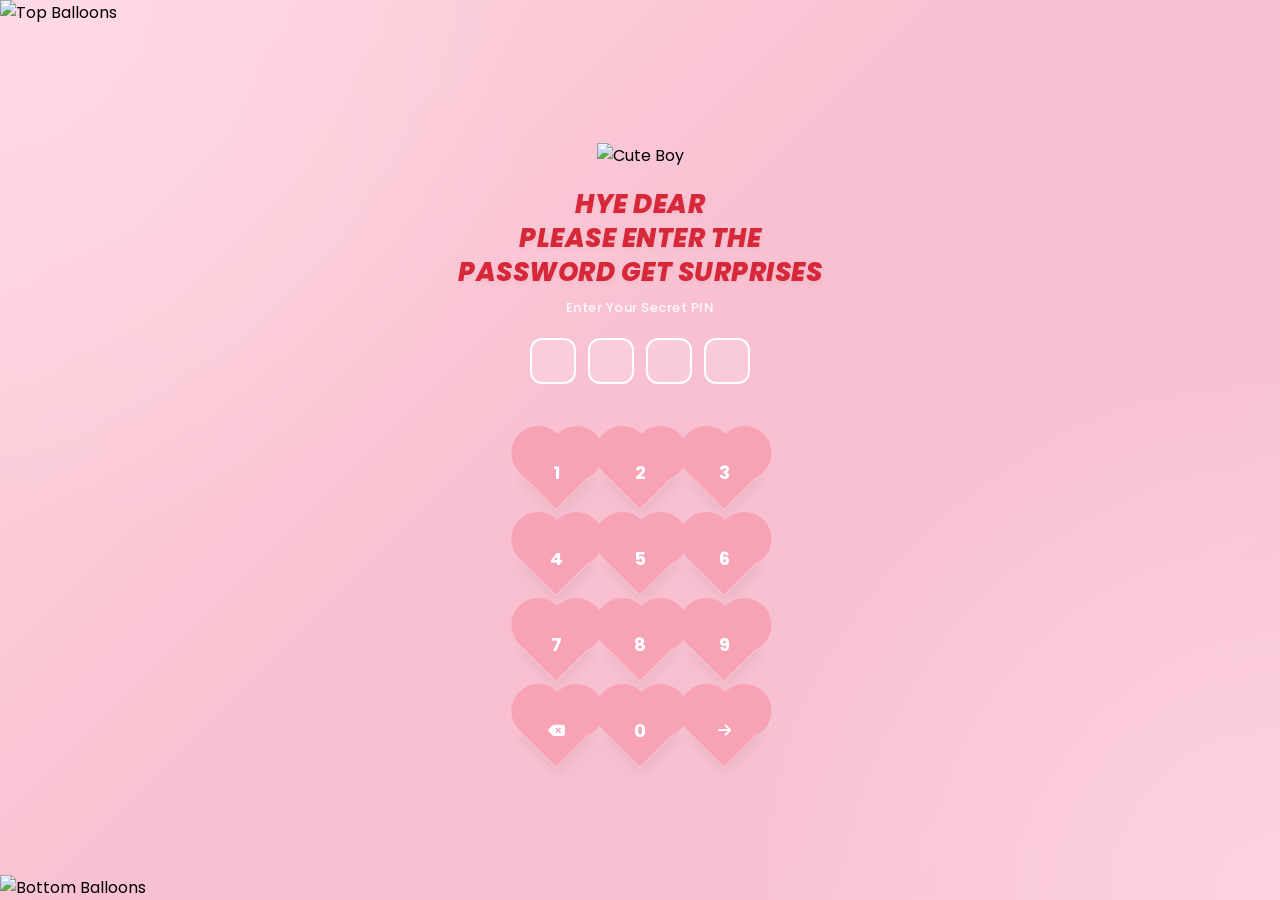
==== commit 6fd9e01e: "Update index.html" ====
--- a/index.html
+++ b/index.html
@@ -19,7 +19,7 @@
 
     <img src="https://i.postimg.cc/pLqPpgSv/1783407299513.png" class="top-balloons-strip" alt="Top Balloons">
 
-    <img src="https://i.postimg.cc/C5WbfwFH/1783407216563.png" class="bottom-balloons-strip" alt="Bottom Balloons">
+    <img src="https://i.postimg.cc/pLqPpgSv/1783407299513.png" class="bottom-balloons-strip" alt="Bottom Balloons">
 
     <div class="main-container">
         
--- a/style.css
+++ b/style.css
@@ -1,5 +1,5 @@
 /* ========================================================
-   Core Rules Reset & Full Workspace Sizing
+   Universal Settings & Core Layout Reset
    ======================================================== */
 * {
     margin: 0;
@@ -14,14 +14,14 @@
     background: #f8c8d3;
     display: flex;
     justify-content: center;
-    align-items: flex-start; /* Keeps item at top if viewport height is small */
+    align-items: center;
     position: relative;
     overflow-x: hidden;
-    overflow-y: auto; /* Adds a clean fallback scrollbar on very low resolution monitors */
-    padding: 30px 10px;
-}
-
-/* Background Fluid Gradient Mesh Layer */
+    overflow-y: auto;
+    padding: 60px 10px;
+}
+
+/* Base Gradient Background Layer */
 .background {
     position: fixed;
     inset: 0;
@@ -33,58 +33,62 @@
 }
 
 /* ========================================================
-   Floating Elements Management (Fixed Corners)
-   ======================================================== */
-.top-balloon {
+   Balloons Strips Layout (Top & Bottom Full Screen)
+   ======================================================== */
+.top-balloons-strip {
     position: absolute;
     top: 0;
     left: 0;
-    width: 30vw;
-    max-width: 320px;
-    z-index: -1; /* Pushes behind main content card elements */
+    width: 100%;
+    max-height: 15vh;
+    object-fit: contain;
+    object-position: top;
+    z-index: -1;
     pointer-events: none;
     animation: floatTop 4s ease-in-out infinite;
 }
 
-.right-balloon {
+.bottom-balloons-strip {
     position: absolute;
-    top: 0;
-    right: 0;
-    width: 20vw;
-    max-width: 220px;
+    bottom: 0;
+    left: 0;
+    width: 100%;
+    max-height: 15vh;
+    object-fit: contain;
+    object-position: bottom;
     z-index: -1;
     pointer-events: none;
-    animation: floatRight 5s ease-in-out infinite;
-}
-
-/* ========================================================
-   Centered Column Container Framework
+    animation: floatBottom 4s ease-in-out infinite;
+}
+
+/* ========================================================
+   Main Core Interactive Wrapper Layout
    ======================================================== */
 .main-container {
     display: flex;
-    flex-direction: column; /* Video alignment logic matching */
-    align-items: center;
-    justify-content: center;
-    width: 100%;
-    max-width: 480px; /* Forces mobile view constraint frame on massive laptop resolution screens */
+    flex-direction: column;
+    align-items: center;
+    justify-content: center;
+    width: 100%;
+    max-width: 450px;
     margin: auto;
     z-index: 10;
     transition: transform 0.4s cubic-bezier(0.175, 0.885, 0.32, 1.275);
-    animation: fadeIn 0.9s ease-out;
-}
-
-/* Character PNG Configuration (Rescales perfectly inside laptop spaces) */
+    animation: fadeIn 0.8s ease-out;
+}
+
+/* Character Avatar Image Adjustments */
 .cute-girl {
-    max-height: 32vh; /* Responsive scale constraint block rule */
+    max-height: 28vh;
     height: auto;
     width: auto;
     max-width: 100%;
     object-fit: contain;
-    margin-bottom: 15px;
+    margin-bottom: 20px;
     animation: girlFloat 4s ease-in-out infinite;
 }
 
-/* Dynamic Interactive Content Panel Container */
+/* Content Container Side */
 .content-panel {
     width: 100%;
     display: flex;
@@ -93,27 +97,32 @@
     justify-content: center;
 }
 
-/* Heading Typography Formatting */
-.content-panel h1 {
-    font-size: 36px;
+/* ========================================================
+   Typography Design (Matching Image Style)
+   ======================================================== */
+.content-panel .main-heading {
+    font-size: 26px;
     font-weight: 800;
-    color: #ffffff;
-    line-height: 1.15;
+    font-style: italic; /* Brushed Slanted Italic Style */
+    color: #d62839;     /* Deep Red Accent Tone from Image */
+    line-height: 1.3;
     text-align: center;
-    text-shadow: 0 4px 10px rgba(0, 0, 0, 0.05), 0 0 20px rgba(255,255,255,0.2);
-    margin-bottom: 6px;
+    text-shadow: 0 2px 4px rgba(0, 0, 0, 0.05);
+    margin-bottom: 8px;
+    letter-spacing: 0.5px;
 }
 
 .subtitle {
-    font-size: 14px;
+    font-size: 13px;
     font-weight: 500;
     color: #ffffff;
     letter-spacing: 0.5px;
     margin-bottom: 20px;
-}
-
-/* ========================================================
-   Password Input Screen Dabbay (Video Matrix)
+    opacity: 0.9;
+}
+
+/* ========================================================
+   PIN Display Square Boxes (Video Style Look)
    ======================================================== */
 .pin-display {
     display: flex;
@@ -150,11 +159,10 @@
     font-size: 14px;
     font-weight: 600;
     margin-bottom: 15px;
-    text-shadow: 0 2px 4px rgba(0,0,0,0.05);
-}
-
-/* ========================================================
-   Keypad Management Matrix Layout (Pure CSS Hearts)
+}
+
+/* ========================================================
+   Pure CSS Heart Keypad Layout Matrics
    ======================================================== */
 .keypad {
     display: grid;
@@ -194,7 +202,7 @@
 .keypad button::after { left: 27px; top: 0; }
 
 .keypad button span {
-    transform: rotate(45deg); /* Keeps digits perfectly straight */
+    transform: rotate(45deg); /* Keeps text straight vertical */
     display: flex;
     align-items: center;
     justify-content: center;
@@ -207,7 +215,6 @@
     height: 100%;
 }
 
-/* Hover Elements Interaction Modifiers */
 .keypad button:hover,
 .keypad button:hover::before,
 .keypad button:hover::after {
@@ -226,7 +233,7 @@
 .icon-btn i { font-size: 15px; color: #ffffff; }
 
 /* ========================================================
-   Animation Modules Keyframe Configurations
+   Animation Framework Modules
    ======================================================== */
 @keyframes girlFloat {
     0% { transform: translateY(0px); }
@@ -235,12 +242,12 @@
 }
 @keyframes floatTop {
     0% { transform: translateY(0px); }
-    50% { transform: translateY(-6px); }
+    50% { transform: translateY(-5px); }
     100% { transform: translateY(0px); }
 }
-@keyframes floatRight {
+@keyframes floatBottom {
     0% { transform: translateY(0px); }
-    50% { transform: translateY(-8px); }
+    50% { transform: translateY(5px); }
     100% { transform: translateY(0px); }
 }
 @keyframes fadeIn {
@@ -248,9 +255,9 @@
     to { opacity: 1; transform: translateY(0); }
 }
 
-/* Layout scaling compression patch fix for extra short devices */
-@media (max-height: 620px) {
-    .cute-girl { max-height: 22vh; margin-bottom: 8px; }
-    .content-panel h1 { font-size: 30px; }
-    .keypad { gap: 15px 25px; }
-}
+/* Small heights display adjustments patch */
+@media (max-height: 650px) {
+    .cute-girl { max-height: 20vh; margin-bottom: 10px; }
+    .content-panel .main-heading { font-size: 22px; }
+    .keypad { gap: 12px 22px; }
+}
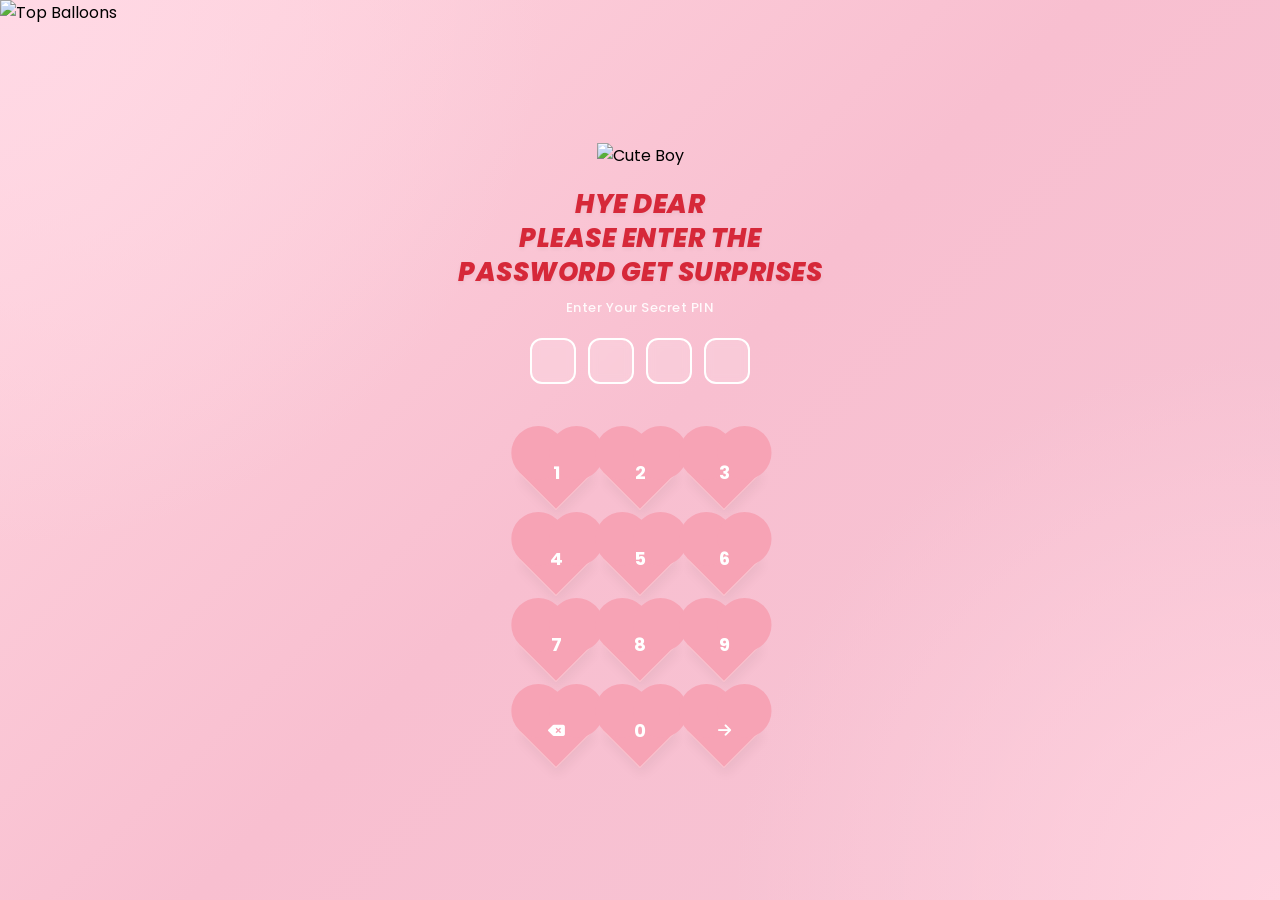
==== commit e51bfea4: "Update index.html" ====
--- a/index.html
+++ b/index.html
@@ -7,7 +7,7 @@
     
     <link rel="stylesheet" href="style.css">
     
-    <link rel="preconnect" href="https://fonts.googleapis.com">
+    <preconnect" href="https://fonts.googleapis.com">
     <link rel="preconnect" href="https://fonts.gstatic.com" crossorigin>
     <link href="https://fonts.googleapis.com/css2?family=Poppins:ital,wght@0,400;0,700;0,800;1,700;1,800&display=swap" rel="stylesheet">
     
@@ -18,8 +18,6 @@
     <div class="background"></div>
 
     <img src="https://i.postimg.cc/pLqPpgSv/1783407299513.png" class="top-balloons-strip" alt="Top Balloons">
-
-    <img src="https://i.postimg.cc/pLqPpgSv/1783407299513.png" class="bottom-balloons-strip" alt="Bottom Balloons">
 
     <div class="main-container">
         
@@ -64,6 +62,5 @@
     </div>
 
     <script src="script.js"></script>
-
 </body>
 </html>
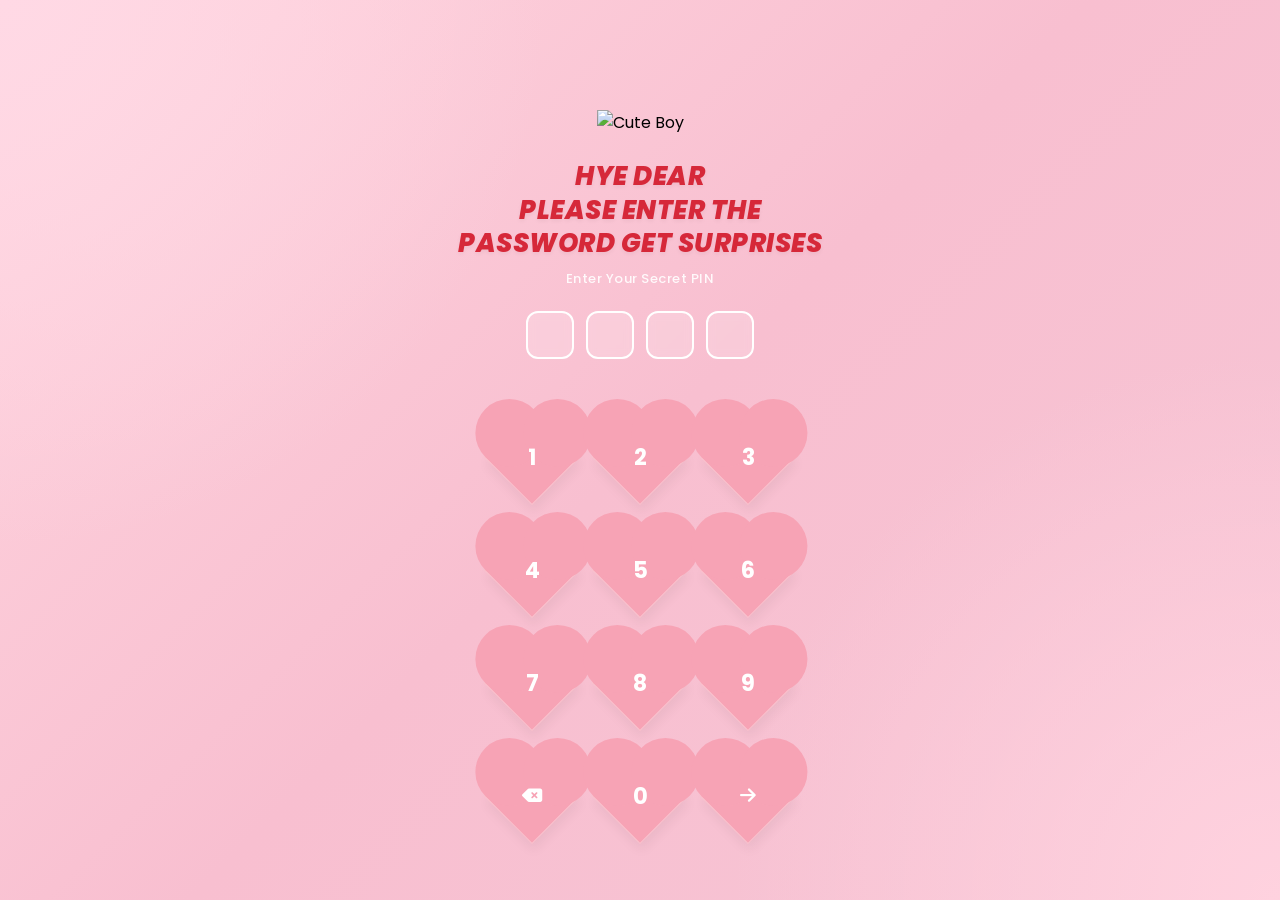
==== commit f8895898: "Update index.html" ====
--- a/index.html
+++ b/index.html
@@ -7,7 +7,7 @@
     
     <link rel="stylesheet" href="style.css">
     
-    <preconnect" href="https://fonts.googleapis.com">
+    <link rel="preconnect" href="https://fonts.googleapis.com">
     <link rel="preconnect" href="https://fonts.gstatic.com" crossorigin>
     <link href="https://fonts.googleapis.com/css2?family=Poppins:ital,wght@0,400;0,700;0,800;1,700;1,800&display=swap" rel="stylesheet">
     
@@ -16,8 +16,6 @@
 <body>
 
     <div class="background"></div>
-
-    <img src="https://i.postimg.cc/pLqPpgSv/1783407299513.png" class="top-balloons-strip" alt="Top Balloons">
 
     <div class="main-container">
         
--- a/style.css
+++ b/style.css
@@ -1,6 +1,3 @@
-/* ========================================================
-   Universal Settings & Core Layout Reset
-   ======================================================== */
 * {
     margin: 0;
     padding: 0;
@@ -18,10 +15,9 @@
     position: relative;
     overflow-x: hidden;
     overflow-y: auto;
-    padding: 60px 10px;
-}
-
-/* Base Gradient Background Layer */
+    padding: 80px 10px 40px 10px;
+}
+
 .background {
     position: fixed;
     inset: 0;
@@ -32,38 +28,20 @@
     z-index: -2;
 }
 
-/* ========================================================
-   Balloons Strips Layout (Top & Bottom Full Screen)
-   ======================================================== */
+/* Fix: Balloons stretched to both edges/corners */
 .top-balloons-strip {
     position: absolute;
     top: 0;
     left: 0;
     width: 100%;
-    max-height: 15vh;
-    object-fit: contain;
-    object-position: top;
+    height: 14vh;
+    max-height: 140px;
+    object-fit: cover; /* Poori width cover karne ke liye corners tak */
     z-index: -1;
     pointer-events: none;
     animation: floatTop 4s ease-in-out infinite;
 }
 
-.bottom-balloons-strip {
-    position: absolute;
-    bottom: 0;
-    left: 0;
-    width: 100%;
-    max-height: 15vh;
-    object-fit: contain;
-    object-position: bottom;
-    z-index: -1;
-    pointer-events: none;
-    animation: floatBottom 4s ease-in-out infinite;
-}
-
-/* ========================================================
-   Main Core Interactive Wrapper Layout
-   ======================================================== */
 .main-container {
     display: flex;
     flex-direction: column;
@@ -77,18 +55,16 @@
     animation: fadeIn 0.8s ease-out;
 }
 
-/* Character Avatar Image Adjustments */
 .cute-girl {
-    max-height: 28vh;
+    max-height: 30vh;
     height: auto;
     width: auto;
     max-width: 100%;
     object-fit: contain;
-    margin-bottom: 20px;
+    margin-bottom: 25px;
     animation: girlFloat 4s ease-in-out infinite;
 }
 
-/* Content Container Side */
 .content-panel {
     width: 100%;
     display: flex;
@@ -97,14 +73,11 @@
     justify-content: center;
 }
 
-/* ========================================================
-   Typography Design (Matching Image Style)
-   ======================================================== */
 .content-panel .main-heading {
     font-size: 26px;
     font-weight: 800;
-    font-style: italic; /* Brushed Slanted Italic Style */
-    color: #d62839;     /* Deep Red Accent Tone from Image */
+    font-style: italic;
+    color: #d62839;
     line-height: 1.3;
     text-align: center;
     text-shadow: 0 2px 4px rgba(0, 0, 0, 0.05);
@@ -117,13 +90,10 @@
     font-weight: 500;
     color: #ffffff;
     letter-spacing: 0.5px;
-    margin-bottom: 20px;
+    margin-bottom: 22px;
     opacity: 0.9;
 }
 
-/* ========================================================
-   PIN Display Square Boxes (Video Style Look)
-   ======================================================== */
 .pin-display {
     display: flex;
     gap: 12px;
@@ -131,8 +101,8 @@
 }
 
 .pin-display span {
-    width: 46px;
-    height: 46px;
+    width: 48px;
+    height: 48px;
     border: 2px solid #ffffff;
     border-radius: 12px;
     background: rgba(255, 255, 255, 0.18);
@@ -161,24 +131,22 @@
     margin-bottom: 15px;
 }
 
-/* ========================================================
-   Pure CSS Heart Keypad Layout Matrics
-   ======================================================== */
+/* Fix: Bigger Dial Pad / Keypad Matrix */
 .keypad {
     display: grid;
     grid-template-columns: repeat(3, 1fr);
-    gap: 20px 30px;
+    gap: 30px 40px; /* Spacing thodi badhaye taake bada aur khula dikhe */
 }
 
 .keypad button {
     position: relative;
-    width: 54px;
-    height: 54px;
+    width: 68px;  /* Size 54px se badha kar 68px kar diya */
+    height: 68px; /* Size 54px se badha kar 68px kar diya */
     background-color: #f7a3b5;
     border: 1px solid rgba(255, 255, 255, 0.35);
     transform: rotate(-45deg);
     cursor: pointer;
-    margin-top: 12px;
+    margin-top: 15px;
     display: flex;
     align-items: center;
     justify-content: center;
@@ -191,24 +159,24 @@
 .keypad button::after {
     content: "";
     position: absolute;
-    width: 54px;
-    height: 54px;
+    width: 68px;
+    height: 68px;
     background-color: #f7a3b5;
     border-radius: 50%;
     transition: background-color 0.2s ease;
 }
 
-.keypad button::before { top: -27px; left: 0; }
-.keypad button::after { left: 27px; top: 0; }
+.keypad button::before { top: -34px; left: 0; }
+.keypad button::after { left: 34px; top: 0; }
 
 .keypad button span {
-    transform: rotate(45deg); /* Keeps text straight vertical */
+    transform: rotate(45deg);
     display: flex;
     align-items: center;
     justify-content: center;
     z-index: 10;
     font-family: 'Poppins', sans-serif;
-    font-size: 18px;
+    font-size: 22px; /* Ginti ka size bhi bada kiya */
     font-weight: 700;
     color: #ffffff;
     width: 100%;
@@ -230,11 +198,9 @@
     transform: rotate(-45deg) scale(0.92);
 }
 
-.icon-btn i { font-size: 15px; color: #ffffff; }
-
-/* ========================================================
-   Animation Framework Modules
-   ======================================================== */
+.icon-btn i { font-size: 18px; color: #ffffff; }
+
+/* Animations */
 @keyframes girlFloat {
     0% { transform: translateY(0px); }
     50% { transform: translateY(-8px); }
@@ -245,19 +211,16 @@
     50% { transform: translateY(-5px); }
     100% { transform: translateY(0px); }
 }
-@keyframes floatBottom {
-    0% { transform: translateY(0px); }
-    50% { transform: translateY(5px); }
-    100% { transform: translateY(0px); }
-}
 @keyframes fadeIn {
     from { opacity: 0; transform: translateY(15px); }
     to { opacity: 1; transform: translateY(0); }
 }
 
-/* Small heights display adjustments patch */
 @media (max-height: 650px) {
-    .cute-girl { max-height: 20vh; margin-bottom: 10px; }
-    .content-panel .main-heading { font-size: 22px; }
-    .keypad { gap: 12px 22px; }
-}
+    .cute-girl { max-height: 22vh; margin-bottom: 15px; }
+    .keypad button { width: 58px; height: 58px; }
+    .keypad button::before, .keypad button::after { width: 58px; height: 58px; }
+    .keypad button::before { top: -29px; }
+    .keypad button::after { left: 29px; }
+    .keypad { gap: 20px 30px; }
+}
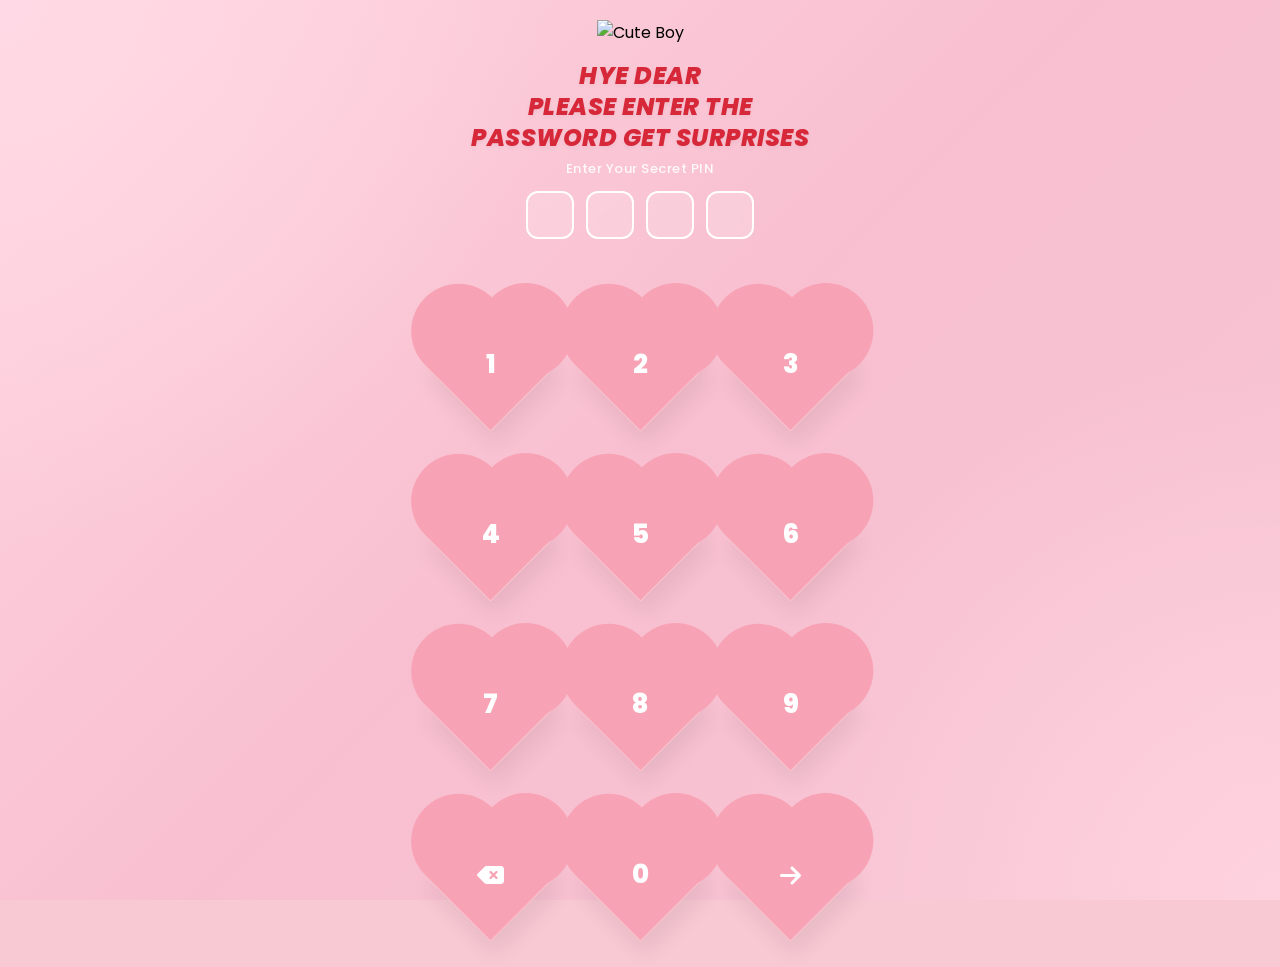
==== commit b672a2aa: "Update index.html" ====
--- a/index.html
+++ b/index.html
@@ -19,7 +19,7 @@
 
     <div class="main-container">
         
-        <img src="https://i.postimg.cc/prHSQJGk/1783407025709.png" class="cute-girl" alt="Cute Boy">
+        <img src="https://i.postimg.cc/FHJYxcLK/1783492850161.png" class="cute-girl" alt="Cute Boy">
 
         <div class="content-panel">
             <h1 class="main-heading">HYE DEAR <br> PLEASE ENTER THE <br> PASSWORD GET SURPRISES</h1>
--- a/style.css
+++ b/style.css
@@ -15,7 +15,7 @@
     position: relative;
     overflow-x: hidden;
     overflow-y: auto;
-    padding: 80px 10px 40px 10px;
+    padding: 20px 10px;
 }
 
 .background {
@@ -28,27 +28,13 @@
     z-index: -2;
 }
 
-/* Fix: Balloons stretched to both edges/corners */
-.top-balloons-strip {
-    position: absolute;
-    top: 0;
-    left: 0;
-    width: 100%;
-    height: 14vh;
-    max-height: 140px;
-    object-fit: cover; /* Poori width cover karne ke liye corners tak */
-    z-index: -1;
-    pointer-events: none;
-    animation: floatTop 4s ease-in-out infinite;
-}
-
 .main-container {
     display: flex;
     flex-direction: column;
     align-items: center;
     justify-content: center;
     width: 100%;
-    max-width: 450px;
+    max-width: 480px;
     margin: auto;
     z-index: 10;
     transition: transform 0.4s cubic-bezier(0.175, 0.885, 0.32, 1.275);
@@ -56,12 +42,12 @@
 }
 
 .cute-girl {
-    max-height: 30vh;
+    max-height: 25vh; /* Form elements ko jagah dene ke liye thoda space balanced */
     height: auto;
     width: auto;
     max-width: 100%;
     object-fit: contain;
-    margin-bottom: 25px;
+    margin-bottom: 15px;
     animation: girlFloat 4s ease-in-out infinite;
 }
 
@@ -74,14 +60,14 @@
 }
 
 .content-panel .main-heading {
-    font-size: 26px;
+    font-size: 24px;
     font-weight: 800;
     font-style: italic;
     color: #d62839;
     line-height: 1.3;
     text-align: center;
     text-shadow: 0 2px 4px rgba(0, 0, 0, 0.05);
-    margin-bottom: 8px;
+    margin-bottom: 5px;
     letter-spacing: 0.5px;
 }
 
@@ -90,14 +76,14 @@
     font-weight: 500;
     color: #ffffff;
     letter-spacing: 0.5px;
-    margin-bottom: 22px;
+    margin-bottom: 12px;
     opacity: 0.9;
 }
 
 .pin-display {
     display: flex;
     gap: 12px;
-    margin-bottom: 12px;
+    margin-bottom: 8px;
 }
 
 .pin-display span {
@@ -124,33 +110,35 @@
 }
 
 #error {
-    height: 22px;
+    height: 20px;
     color: #ffffff;
     font-size: 14px;
     font-weight: 600;
-    margin-bottom: 15px;
-}
-
-/* Fix: Bigger Dial Pad / Keypad Matrix */
+    margin-bottom: 10px;
+}
+
+/* BIGGER FIXED GRID LAYOUT WITH EXTRA GAP */
 .keypad {
     display: grid;
     grid-template-columns: repeat(3, 1fr);
-    gap: 30px 40px; /* Spacing thodi badhaye taake bada aur khula dikhe */
-}
-
+    gap: 45px 55px; /* Kafi khula gap taake hearts aapas mein mix na hon */
+    padding: 10px 0;
+}
+
+/* MASSIVE BUTTON RESIZE (95px) */
 .keypad button {
     position: relative;
-    width: 68px;  /* Size 54px se badha kar 68px kar diya */
-    height: 68px; /* Size 54px se badha kar 68px kar diya */
+    width: 95px;  
+    height: 95px; 
     background-color: #f7a3b5;
     border: 1px solid rgba(255, 255, 255, 0.35);
     transform: rotate(-45deg);
     cursor: pointer;
-    margin-top: 15px;
-    display: flex;
-    align-items: center;
-    justify-content: center;
-    box-shadow: -4px 6px 12px rgba(0,0,0,0.05);
+    margin-top: 30px;
+    display: flex;
+    align-items: center;
+    justify-content: center;
+    box-shadow: -6px 12px 22px rgba(0,0,0,0.07);
     color: transparent;
     transition: all 0.2s cubic-bezier(0.4, 0, 0.2, 1);
 }
@@ -159,15 +147,16 @@
 .keypad button::after {
     content: "";
     position: absolute;
-    width: 68px;
-    height: 68px;
+    width: 95px;
+    height: 95px;
     background-color: #f7a3b5;
     border-radius: 50%;
     transition: background-color 0.2s ease;
 }
 
-.keypad button::before { top: -34px; left: 0; }
-.keypad button::after { left: 34px; top: 0; }
+/* Mathematical realignment for 95px scale hearts */
+.keypad button::before { top: -47.5px; left: 0; }
+.keypad button::after { left: 47.5px; top: 0; }
 
 .keypad button span {
     transform: rotate(45deg);
@@ -176,8 +165,8 @@
     justify-content: center;
     z-index: 10;
     font-family: 'Poppins', sans-serif;
-    font-size: 22px; /* Ginti ka size bhi bada kiya */
-    font-weight: 700;
+    font-size: 26px; /* Bigger Font for clarity */
+    font-weight: 800;
     color: #ffffff;
     width: 100%;
     height: 100%;
@@ -191,14 +180,14 @@
 
 .keypad button:hover {
     transform: rotate(-45deg) translateY(-3px) translateX(3px);
-    box-shadow: -6px 9px 15px rgba(0,0,0,0.08);
+    box-shadow: -8px 14px 24px rgba(0,0,0,0.1);
 }
 
 .keypad button:active {
     transform: rotate(-45deg) scale(0.92);
 }
 
-.icon-btn i { font-size: 18px; color: #ffffff; }
+.icon-btn i { font-size: 24px; color: #ffffff; }
 
 /* Animations */
 @keyframes girlFloat {
@@ -206,21 +195,17 @@
     50% { transform: translateY(-8px); }
     100% { transform: translateY(0px); }
 }
-@keyframes floatTop {
-    0% { transform: translateY(0px); }
-    50% { transform: translateY(-5px); }
-    100% { transform: translateY(0px); }
-}
 @keyframes fadeIn {
     from { opacity: 0; transform: translateY(15px); }
     to { opacity: 1; transform: translateY(0); }
 }
 
-@media (max-height: 650px) {
-    .cute-girl { max-height: 22vh; margin-bottom: 15px; }
-    .keypad button { width: 58px; height: 58px; }
-    .keypad button::before, .keypad button::after { width: 58px; height: 58px; }
-    .keypad button::before { top: -29px; }
-    .keypad button::after { left: 29px; }
-    .keypad { gap: 20px 30px; }
-}
+/* Scaling patch for standard and short displays */
+@media (max-width: 400px) {
+    .keypad { gap: 35px 42px; }
+    .keypad button { width: 78px; height: 78px; margin-top: 25px; }
+    .keypad button::before, .keypad button::after { width: 78px; height: 78px; }
+    .keypad button::before { top: -39px; }
+    .keypad button::after { left: 39px; }
+    .keypad button span { font-size: 22px; }
+}
